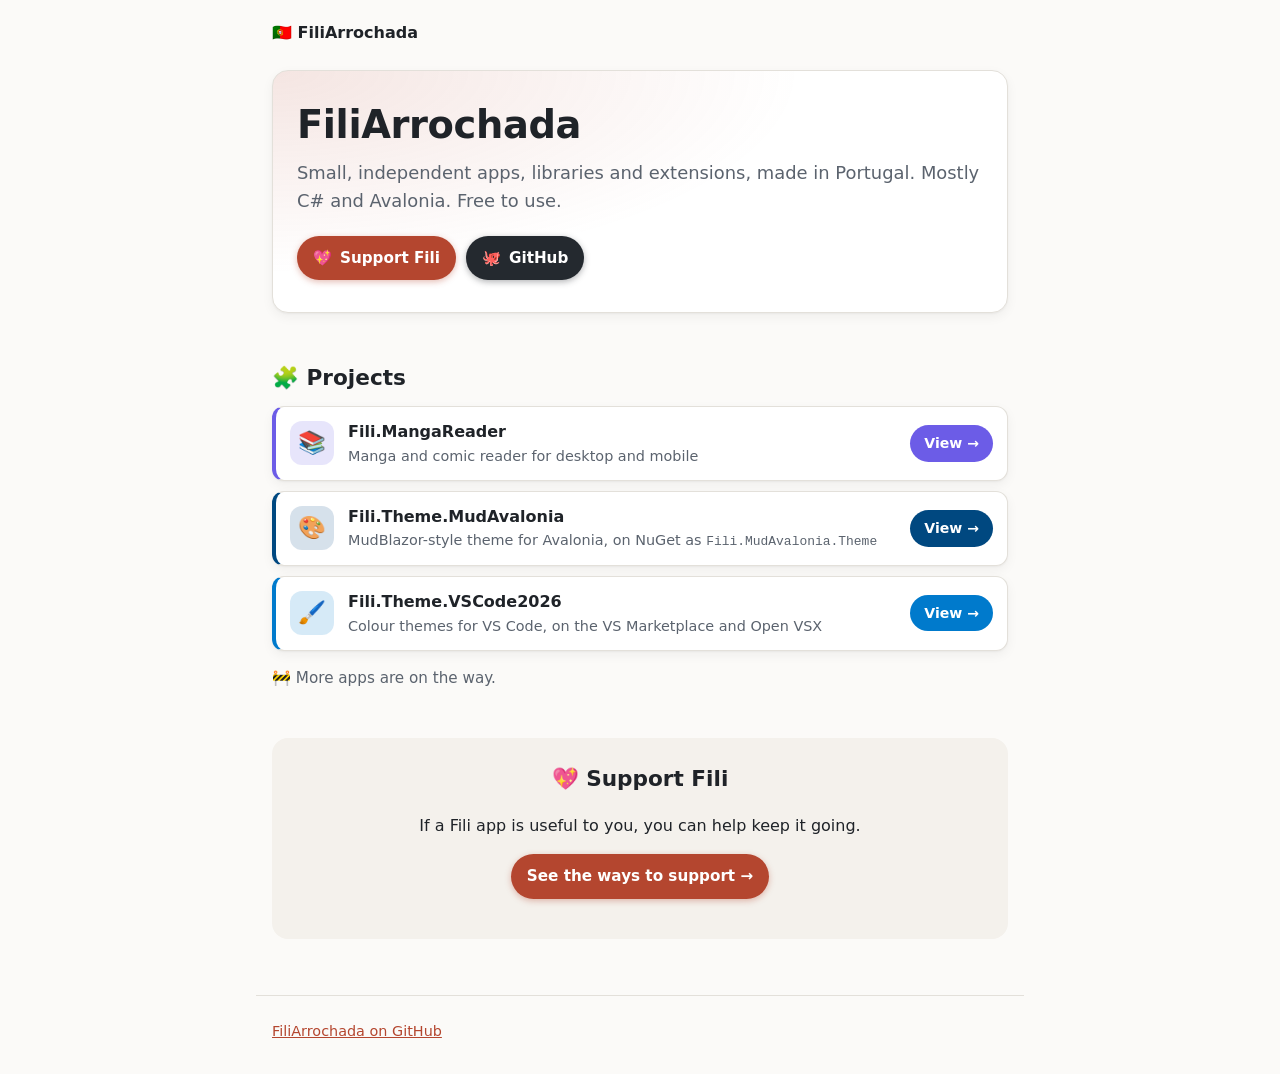
==== index.html @ c0c0adb5 "Add landing page and Support Fili page" ====
<!doctype html>
<html lang="en">
<head>
<meta charset="utf-8">
<meta name="viewport" content="width=device-width, initial-scale=1">
<title>FiliArrochada</title>
<meta name="description" content="Small, independent apps, libraries and extensions, made in Portugal.">
<link rel="stylesheet" href="style.css">
</head>
<body>
<header class="site">
  <a class="brand" href="./">🇵🇹 FiliArrochada</a>
</header>

<main>
  <section class="hero">
    <h1>FiliArrochada</h1>
    <p class="lead">Small, independent apps, libraries and extensions, made in Portugal. Mostly C#
      and Avalonia. Free to use.</p>
    <div class="quick">
      <a class="pill" style="--brand:#B4462F;--on-brand:#fff" href="support/"><span aria-hidden="true">💖</span> Support Fili</a>
      <a class="pill" style="--brand:#24292F;--on-brand:#fff" href="https://github.com/FiliArrochada"><span aria-hidden="true">🐙</span> GitHub</a>
    </div>
  </section>

  <section aria-labelledby="projects">
    <h2 id="projects"><span aria-hidden="true">🧩</span> Projects</h2>
    <ul class="methods">
      <li>
        <a class="method" style="--brand:#6C5CE7;--on-brand:#fff" href="https://github.com/FiliArrochada/Fili.MangaReader">
          <span class="icon" aria-hidden="true">📚</span>
          <span class="body"><span class="name">Fili.MangaReader</span>
            <span class="kind">Manga and comic reader for desktop and mobile</span></span>
          <span class="cta">View</span>
        </a>
      </li>
      <li>
        <a class="method" style="--brand:#004880;--on-brand:#fff" href="https://github.com/FiliArrochada/Fili.Theme.MudAvalonia">
          <span class="icon" aria-hidden="true">🎨</span>
          <span class="body"><span class="name">Fili.Theme.MudAvalonia</span>
            <span class="kind">MudBlazor-style theme for Avalonia, on NuGet as <code>Fili.MudAvalonia.Theme</code></span></span>
          <span class="cta">View</span>
        </a>
      </li>
      <li>
        <a class="method" style="--brand:#007ACC;--on-brand:#fff" href="https://github.com/FiliArrochada/Fili.Theme.VSCode2026">
          <span class="icon" aria-hidden="true">🖌️</span>
          <span class="body"><span class="name">Fili.Theme.VSCode2026</span>
            <span class="kind">Colour themes for VS Code, on the VS Marketplace and Open VSX</span></span>
          <span class="cta">View</span>
        </a>
      </li>
    </ul>
    <p class="muted"><span aria-hidden="true">🚧</span> More apps are on the way.</p>
  </section>

  <section class="thanks" aria-labelledby="support">
    <h2 id="support"><span aria-hidden="true">💖</span> Support Fili</h2>
    <p>If a Fili app is useful to you, you can help keep it going.</p>
    <p><a class="pill" style="--brand:#B4462F;--on-brand:#fff" href="support/">See the ways to support →</a></p>
  </section>
</main>

<footer class="site">
  <a href="https://github.com/FiliArrochada">FiliArrochada on GitHub</a>
</footer>
</body>
</html>
---- style.css ----
:root {
  --bg: #fbfaf8;
  --surface: #ffffff;
  --surface-2: #f4f1ec;
  --text: #1f2328;
  --muted: #5b636e;
  --border: #e3e0da;
  --accent: #b4462f;
  --free: #1f7a4d;
  --warn-bg: #fff4e5;
  --warn-border: #f0c78a;
  --todo-bg: #fff3c4;
  --todo-text: #6b4f00;
  --shadow: 0 1px 2px rgb(0 0 0 / 0.04), 0 4px 12px rgb(0 0 0 / 0.05);
  color-scheme: light;
}

@media (prefers-color-scheme: dark) {
  :root:not([data-theme="light"]) {
    --bg: #15171a;
    --surface: #1d2024;
    --surface-2: #24282d;
    --text: #e8e6e3;
    --muted: #a3a9b1;
    --border: #2f3338;
    --accent: #f0866d;
    --free: #5cc994;
    --warn-bg: #2e2416;
    --warn-border: #6b4f22;
    --todo-bg: #4a3b00;
    --todo-text: #ffe28a;
    --shadow: 0 1px 2px rgb(0 0 0 / 0.3), 0 4px 12px rgb(0 0 0 / 0.25);
    color-scheme: dark;
  }
}

:root[data-theme="dark"] {
  --bg: #15171a;
  --surface: #1d2024;
  --surface-2: #24282d;
  --text: #e8e6e3;
  --muted: #a3a9b1;
  --border: #2f3338;
  --accent: #f0866d;
  --free: #5cc994;
  --warn-bg: #2e2416;
  --warn-border: #6b4f22;
  --todo-bg: #4a3b00;
  --todo-text: #ffe28a;
  --shadow: 0 1px 2px rgb(0 0 0 / 0.3), 0 4px 12px rgb(0 0 0 / 0.25);
  color-scheme: dark;
}

* { box-sizing: border-box; }

body {
  margin: 0;
  background: var(--bg);
  color: var(--text);
  font: 16px/1.6 system-ui, -apple-system, "Segoe UI", Roboto, sans-serif;
}

header.site, main, footer.site {
  max-width: 48rem;
  margin: 0 auto;
  padding: 0 16px;
}

header.site { padding-top: 20px; }
footer.site {
  padding-top: 24px;
  padding-bottom: 32px;
  margin-top: 56px;
  border-top: 1px solid var(--border);
  color: var(--muted);
  font-size: 0.9rem;
}

a { color: var(--accent); }
.brand { font-weight: 700; text-decoration: none; color: var(--text); }

h1 { font-size: 2.4rem; line-height: 1.15; margin: 0 0 12px; letter-spacing: -0.01em; }
h2 { font-size: 1.35rem; margin: 48px 0 10px; }
h3 { font-size: 1.05rem; margin: 24px 0 8px; }
.lead { font-size: 1.12rem; color: var(--muted); margin: 0; }
.muted { color: var(--muted); font-size: 0.95rem; }

/* Hero */

.hero {
  margin-top: 24px;
  padding: 32px 24px;
  border-radius: 16px;
  background:
    radial-gradient(120% 140% at 0% 0%, color-mix(in srgb, var(--accent) 14%, transparent) 0%, transparent 60%),
    var(--surface);
  border: 1px solid var(--border);
  box-shadow: var(--shadow);
}

.quick { display: flex; flex-wrap: wrap; gap: 10px; margin-top: 20px; }

/* Brand pill buttons: set --brand and --on-brand inline per button. */

.pill {
  display: inline-flex;
  align-items: center;
  gap: 8px;
  padding: 10px 16px;
  border-radius: 999px;
  background: var(--brand, var(--accent));
  color: var(--on-brand, #fff);
  font-weight: 600;
  font-size: 0.95rem;
  text-decoration: none;
  box-shadow: 0 2px 6px color-mix(in srgb, var(--brand, var(--accent)) 35%, transparent);
  transition: transform 0.12s ease, box-shadow 0.12s ease;
}
.pill:hover, .pill:focus-visible { transform: translateY(-1px); box-shadow: 0 4px 12px color-mix(in srgb, var(--brand, var(--accent)) 45%, transparent); }
.pill.ghost { background: transparent; color: var(--text); border: 1px solid var(--border); box-shadow: none; }

/* Method and project cards */

h3.group {
  text-transform: uppercase;
  letter-spacing: 0.06em;
  font-size: 0.8rem;
  color: var(--muted);
  margin-top: 28px;
}
h3.group.free { color: var(--free); }

.methods { list-style: none; padding: 0; margin: 0; display: grid; gap: 10px; }

.method {
  display: grid;
  grid-template-columns: auto 1fr auto;
  align-items: center;
  gap: 14px;
  padding: 12px 14px;
  background: var(--surface);
  border: 1px solid var(--border);
  border-left: 4px solid var(--brand, var(--accent));
  border-radius: 12px;
  color: var(--text);
  text-decoration: none;
  box-shadow: var(--shadow);
  transition: transform 0.12s ease, border-color 0.12s ease;
}
.method:hover, .method:focus-visible { transform: translateY(-1px); border-color: var(--brand, var(--accent)); }

.method .icon {
  display: grid;
  place-items: center;
  width: 44px;
  height: 44px;
  border-radius: 12px;
  font-size: 1.4rem;
  background: color-mix(in srgb, var(--brand, var(--accent)) 16%, transparent);
}
.method .body { display: grid; min-width: 0; }
.method .name { font-weight: 650; }
.method .kind { color: var(--muted); font-size: 0.9rem; }

.method .cta {
  padding: 7px 14px;
  border-radius: 999px;
  background: var(--brand, var(--accent));
  color: var(--on-brand, #fff);
  font-weight: 600;
  font-size: 0.88rem;
  white-space: nowrap;
}
.method .cta::after { content: " →"; }

@media (max-width: 480px) {
  .method { grid-template-columns: auto 1fr; }
  .method .cta { grid-column: 1 / -1; justify-self: start; }
}

/* Cards, callouts, details */

.card {
  padding: 16px 18px;
  background: var(--surface);
  border: 1px solid var(--border);
  border-radius: 12px;
  box-shadow: var(--shadow);
}
.card h3 { margin-top: 0; }
.card p:last-child { margin-bottom: 0; }

.callout {
  display: flex;
  gap: 12px;
  align-items: flex-start;
  margin-top: 20px;
  padding: 14px 16px;
  background: var(--surface-2);
  border-radius: 12px;
  font-size: 0.95rem;
}
.callout > span { font-size: 1.3rem; line-height: 1.4; }
.callout p { margin: 0; }
.callout.warn { background: var(--warn-bg); border: 1px solid var(--warn-border); }

.details { display: grid; grid-template-columns: max-content 1fr; gap: 8px 16px; margin: 0; }
.details dt { color: var(--muted); }
.details dd { margin: 0; overflow-wrap: anywhere; }

.steps { display: grid; gap: 12px; }

/* Tiers */

.tiers {
  list-style: none;
  padding: 0;
  margin: 0;
  display: grid;
  grid-template-columns: repeat(auto-fit, minmax(10.5rem, 1fr));
  gap: 12px;
}
.tier {
  padding: 16px;
  background: var(--surface);
  border: 1px solid var(--border);
  border-radius: 12px;
  box-shadow: var(--shadow);
}
.tier-icon { font-size: 1.8rem; }
.tier h3 { margin: 6px 0 4px; }
.tier p { margin: 6px 0 0; font-size: 0.92rem; }
.tier .how { color: var(--muted); }

.thanks {
  margin-top: 48px;
  padding: 24px;
  text-align: center;
  border-radius: 16px;
  background: var(--surface-2);
}
.thanks h2 { margin-top: 0; }

code { font-family: ui-monospace, "Cascadia Code", Consolas, monospace; font-size: 0.9em; font-variant-ligatures: none; }

/* Placeholders still to fill in before publishing. */
.todo {
  background: var(--todo-bg);
  color: var(--todo-text);
  border-radius: 4px;
  padding: 0 4px;
}
.todo::before { content: "TODO: "; font-weight: 600; }

@media (prefers-reduced-motion: reduce) {
  .pill, .method { transition: none; }
  .pill:hover, .method:hover { transform: none; }
}
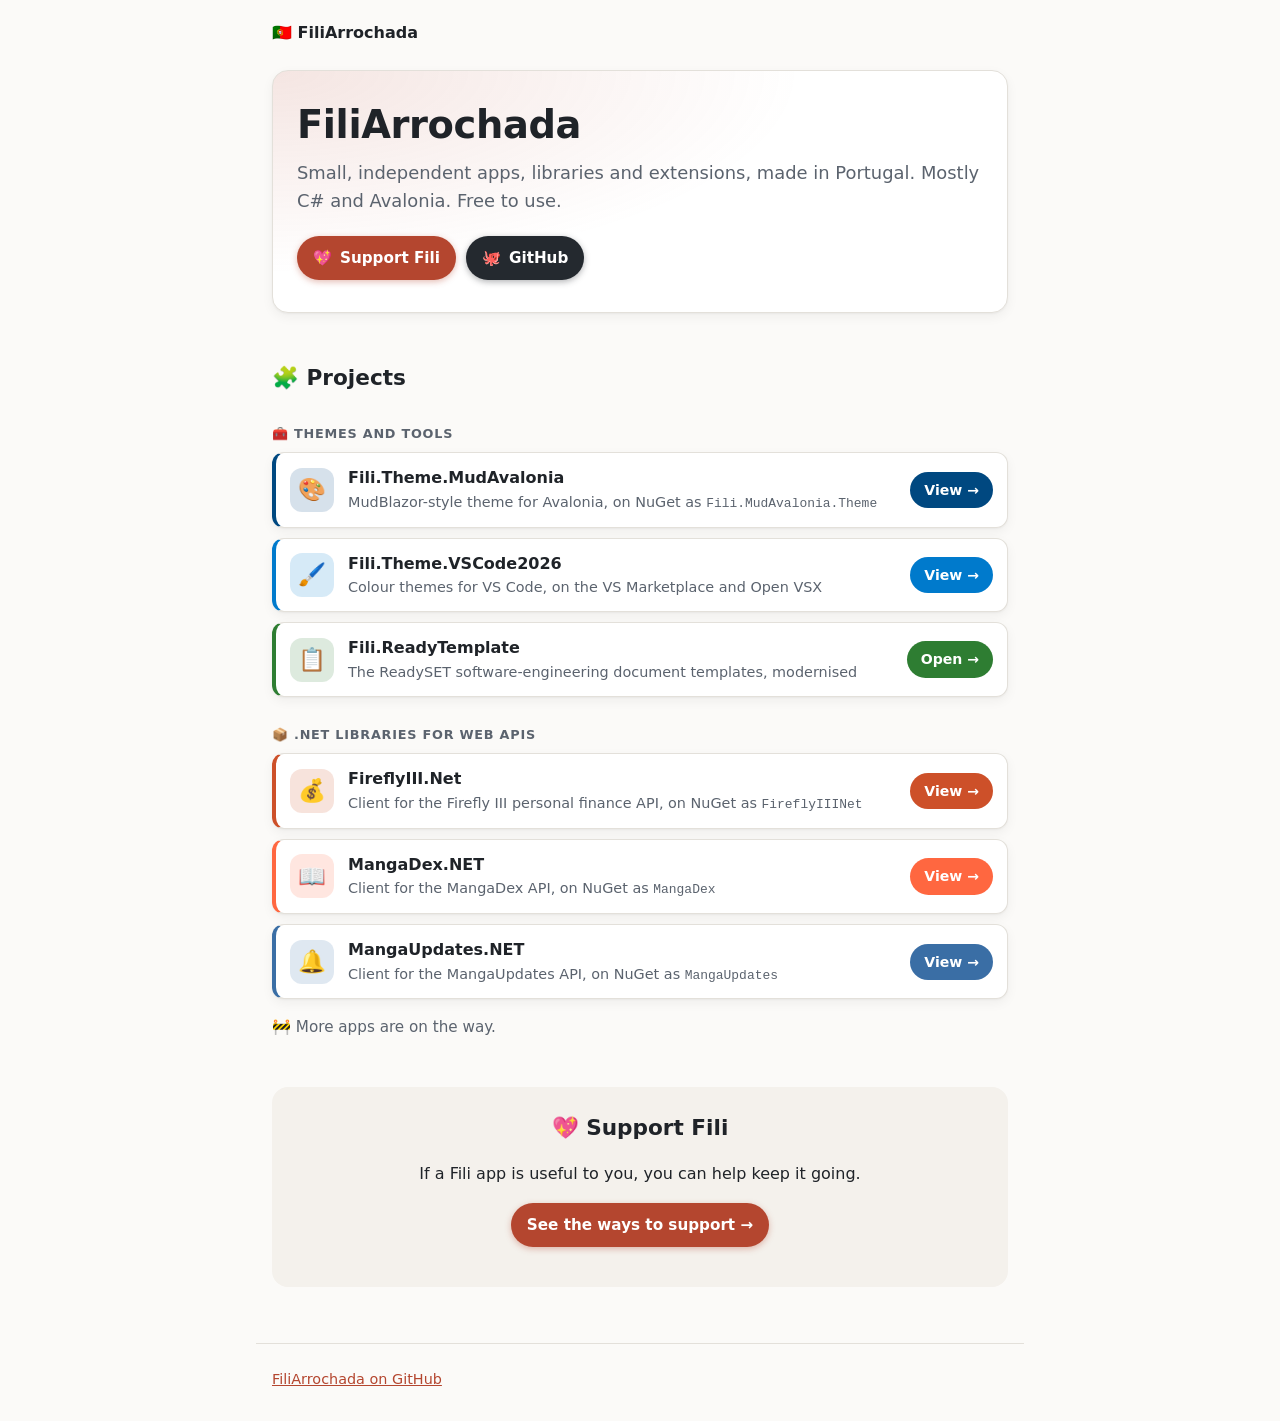
==== commit 5b09f855: "List the libraries and ReadyTemplate on the landing page; drop MangaReader until v1" ====
--- a/index.html
+++ b/index.html
@@ -25,15 +25,8 @@
 
   <section aria-labelledby="projects">
     <h2 id="projects"><span aria-hidden="true">🧩</span> Projects</h2>
+    <h3 class="group"><span aria-hidden="true">🧰</span> Themes and tools</h3>
     <ul class="methods">
-      <li>
-        <a class="method" style="--brand:#6C5CE7;--on-brand:#fff" href="https://github.com/FiliArrochada/Fili.MangaReader">
-          <span class="icon" aria-hidden="true">📚</span>
-          <span class="body"><span class="name">Fili.MangaReader</span>
-            <span class="kind">Manga and comic reader for desktop and mobile</span></span>
-          <span class="cta">View</span>
-        </a>
-      </li>
       <li>
         <a class="method" style="--brand:#004880;--on-brand:#fff" href="https://github.com/FiliArrochada/Fili.Theme.MudAvalonia">
           <span class="icon" aria-hidden="true">🎨</span>
@@ -47,6 +40,42 @@
           <span class="icon" aria-hidden="true">🖌️</span>
           <span class="body"><span class="name">Fili.Theme.VSCode2026</span>
             <span class="kind">Colour themes for VS Code, on the VS Marketplace and Open VSX</span></span>
+          <span class="cta">View</span>
+        </a>
+      </li>
+      <li>
+        <a class="method" style="--brand:#2E7D32;--on-brand:#fff" href="https://filiarrochada.github.io/Fili.ReadyTemplate/">
+          <span class="icon" aria-hidden="true">📋</span>
+          <span class="body"><span class="name">Fili.ReadyTemplate</span>
+            <span class="kind">The ReadySET software-engineering document templates, modernised</span></span>
+          <span class="cta">Open</span>
+        </a>
+      </li>
+    </ul>
+
+    <h3 class="group"><span aria-hidden="true">📦</span> .NET libraries for web APIs</h3>
+    <ul class="methods">
+      <li>
+        <a class="method" style="--brand:#CD5029;--on-brand:#fff" href="https://github.com/FiliArrochada/FireflyIII.Net">
+          <span class="icon" aria-hidden="true">💰</span>
+          <span class="body"><span class="name">FireflyIII.Net</span>
+            <span class="kind">Client for the Firefly III personal finance API, on NuGet as <code>FireflyIIINet</code></span></span>
+          <span class="cta">View</span>
+        </a>
+      </li>
+      <li>
+        <a class="method" style="--brand:#FF6740;--on-brand:#fff" href="https://github.com/FiliArrochada/MangaDex.NET">
+          <span class="icon" aria-hidden="true">📖</span>
+          <span class="body"><span class="name">MangaDex.NET</span>
+            <span class="kind">Client for the MangaDex API, on NuGet as <code>MangaDex</code></span></span>
+          <span class="cta">View</span>
+        </a>
+      </li>
+      <li>
+        <a class="method" style="--brand:#3A6EA5;--on-brand:#fff" href="https://github.com/FiliArrochada/MangaUpdates.NET">
+          <span class="icon" aria-hidden="true">🔔</span>
+          <span class="body"><span class="name">MangaUpdates.NET</span>
+            <span class="kind">Client for the MangaUpdates API, on NuGet as <code>MangaUpdates</code></span></span>
           <span class="cta">View</span>
         </a>
       </li>
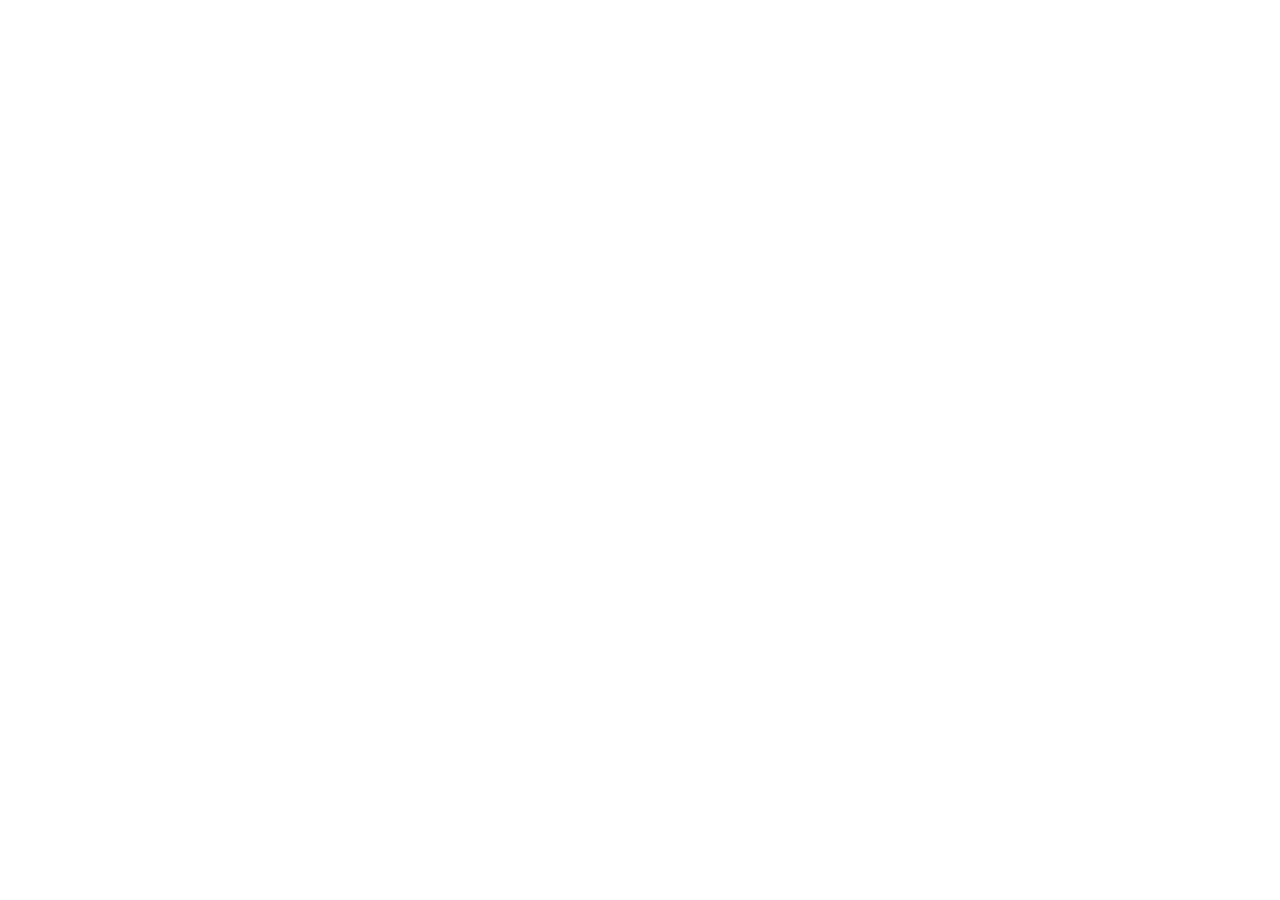
==== commit 7b086cae: "Redirect the site root to the org page" ====
--- a/index.html
+++ b/index.html
@@ -4,94 +4,12 @@
 <meta charset="utf-8">
 <meta name="viewport" content="width=device-width, initial-scale=1">
 <title>FiliArrochada</title>
-<meta name="description" content="Small, independent apps, libraries and extensions, made in Portugal.">
-<link rel="stylesheet" href="style.css">
+<meta http-equiv="refresh" content="0; url=https://github.com/FiliArrochada">
+<link rel="canonical" href="https://github.com/FiliArrochada">
+<meta name="robots" content="noindex">
 </head>
 <body>
-<header class="site">
-  <a class="brand" href="./">🇵🇹 FiliArrochada</a>
-</header>
-
-<main>
-  <section class="hero">
-    <h1>FiliArrochada</h1>
-    <p class="lead">Small, independent apps, libraries and extensions, made in Portugal. Mostly C#
-      and Avalonia. Free to use.</p>
-    <div class="quick">
-      <a class="pill" style="--brand:#B4462F;--on-brand:#fff" href="support/"><span aria-hidden="true">💖</span> Support Fili</a>
-      <a class="pill" style="--brand:#24292F;--on-brand:#fff" href="https://github.com/FiliArrochada"><span aria-hidden="true">🐙</span> GitHub</a>
-    </div>
-  </section>
-
-  <section aria-labelledby="projects">
-    <h2 id="projects"><span aria-hidden="true">🧩</span> Projects</h2>
-    <h3 class="group"><span aria-hidden="true">🧰</span> Themes and tools</h3>
-    <ul class="methods">
-      <li>
-        <a class="method" style="--brand:#004880;--on-brand:#fff" href="https://github.com/FiliArrochada/Fili.Theme.MudAvalonia">
-          <span class="icon" aria-hidden="true">🎨</span>
-          <span class="body"><span class="name">Fili.Theme.MudAvalonia</span>
-            <span class="kind">MudBlazor-style theme for Avalonia, on NuGet as <code>Fili.MudAvalonia.Theme</code></span></span>
-          <span class="cta">View</span>
-        </a>
-      </li>
-      <li>
-        <a class="method" style="--brand:#007ACC;--on-brand:#fff" href="https://github.com/FiliArrochada/Fili.Theme.VSCode2026">
-          <span class="icon" aria-hidden="true">🖌️</span>
-          <span class="body"><span class="name">Fili.Theme.VSCode2026</span>
-            <span class="kind">Colour themes for VS Code, on the VS Marketplace and Open VSX</span></span>
-          <span class="cta">View</span>
-        </a>
-      </li>
-      <li>
-        <a class="method" style="--brand:#2E7D32;--on-brand:#fff" href="https://filiarrochada.github.io/Fili.ReadyTemplate/">
-          <span class="icon" aria-hidden="true">📋</span>
-          <span class="body"><span class="name">Fili.ReadyTemplate</span>
-            <span class="kind">The ReadySET software-engineering document templates, modernised</span></span>
-          <span class="cta">Open</span>
-        </a>
-      </li>
-    </ul>
-
-    <h3 class="group"><span aria-hidden="true">📦</span> .NET libraries for web APIs</h3>
-    <ul class="methods">
-      <li>
-        <a class="method" style="--brand:#CD5029;--on-brand:#fff" href="https://github.com/FiliArrochada/FireflyIII.Net">
-          <span class="icon" aria-hidden="true">💰</span>
-          <span class="body"><span class="name">FireflyIII.Net</span>
-            <span class="kind">Client for the Firefly III personal finance API, on NuGet as <code>FireflyIIINet</code></span></span>
-          <span class="cta">View</span>
-        </a>
-      </li>
-      <li>
-        <a class="method" style="--brand:#FF6740;--on-brand:#fff" href="https://github.com/FiliArrochada/MangaDex.NET">
-          <span class="icon" aria-hidden="true">📖</span>
-          <span class="body"><span class="name">MangaDex.NET</span>
-            <span class="kind">Client for the MangaDex API, on NuGet as <code>MangaDex</code></span></span>
-          <span class="cta">View</span>
-        </a>
-      </li>
-      <li>
-        <a class="method" style="--brand:#3A6EA5;--on-brand:#fff" href="https://github.com/FiliArrochada/MangaUpdates.NET">
-          <span class="icon" aria-hidden="true">🔔</span>
-          <span class="body"><span class="name">MangaUpdates.NET</span>
-            <span class="kind">Client for the MangaUpdates API, on NuGet as <code>MangaUpdates</code></span></span>
-          <span class="cta">View</span>
-        </a>
-      </li>
-    </ul>
-    <p class="muted"><span aria-hidden="true">🚧</span> More apps are on the way.</p>
-  </section>
-
-  <section class="thanks" aria-labelledby="support">
-    <h2 id="support"><span aria-hidden="true">💖</span> Support Fili</h2>
-    <p>If a Fili app is useful to you, you can help keep it going.</p>
-    <p><a class="pill" style="--brand:#B4462F;--on-brand:#fff" href="support/">See the ways to support →</a></p>
-  </section>
-</main>
-
-<footer class="site">
-  <a href="https://github.com/FiliArrochada">FiliArrochada on GitHub</a>
-</footer>
+<p>The FiliArrochada projects are on <a href="https://github.com/FiliArrochada">GitHub</a>.
+  To support them, see <a href="support/">Support Fili</a>.</p>
 </body>
 </html>
